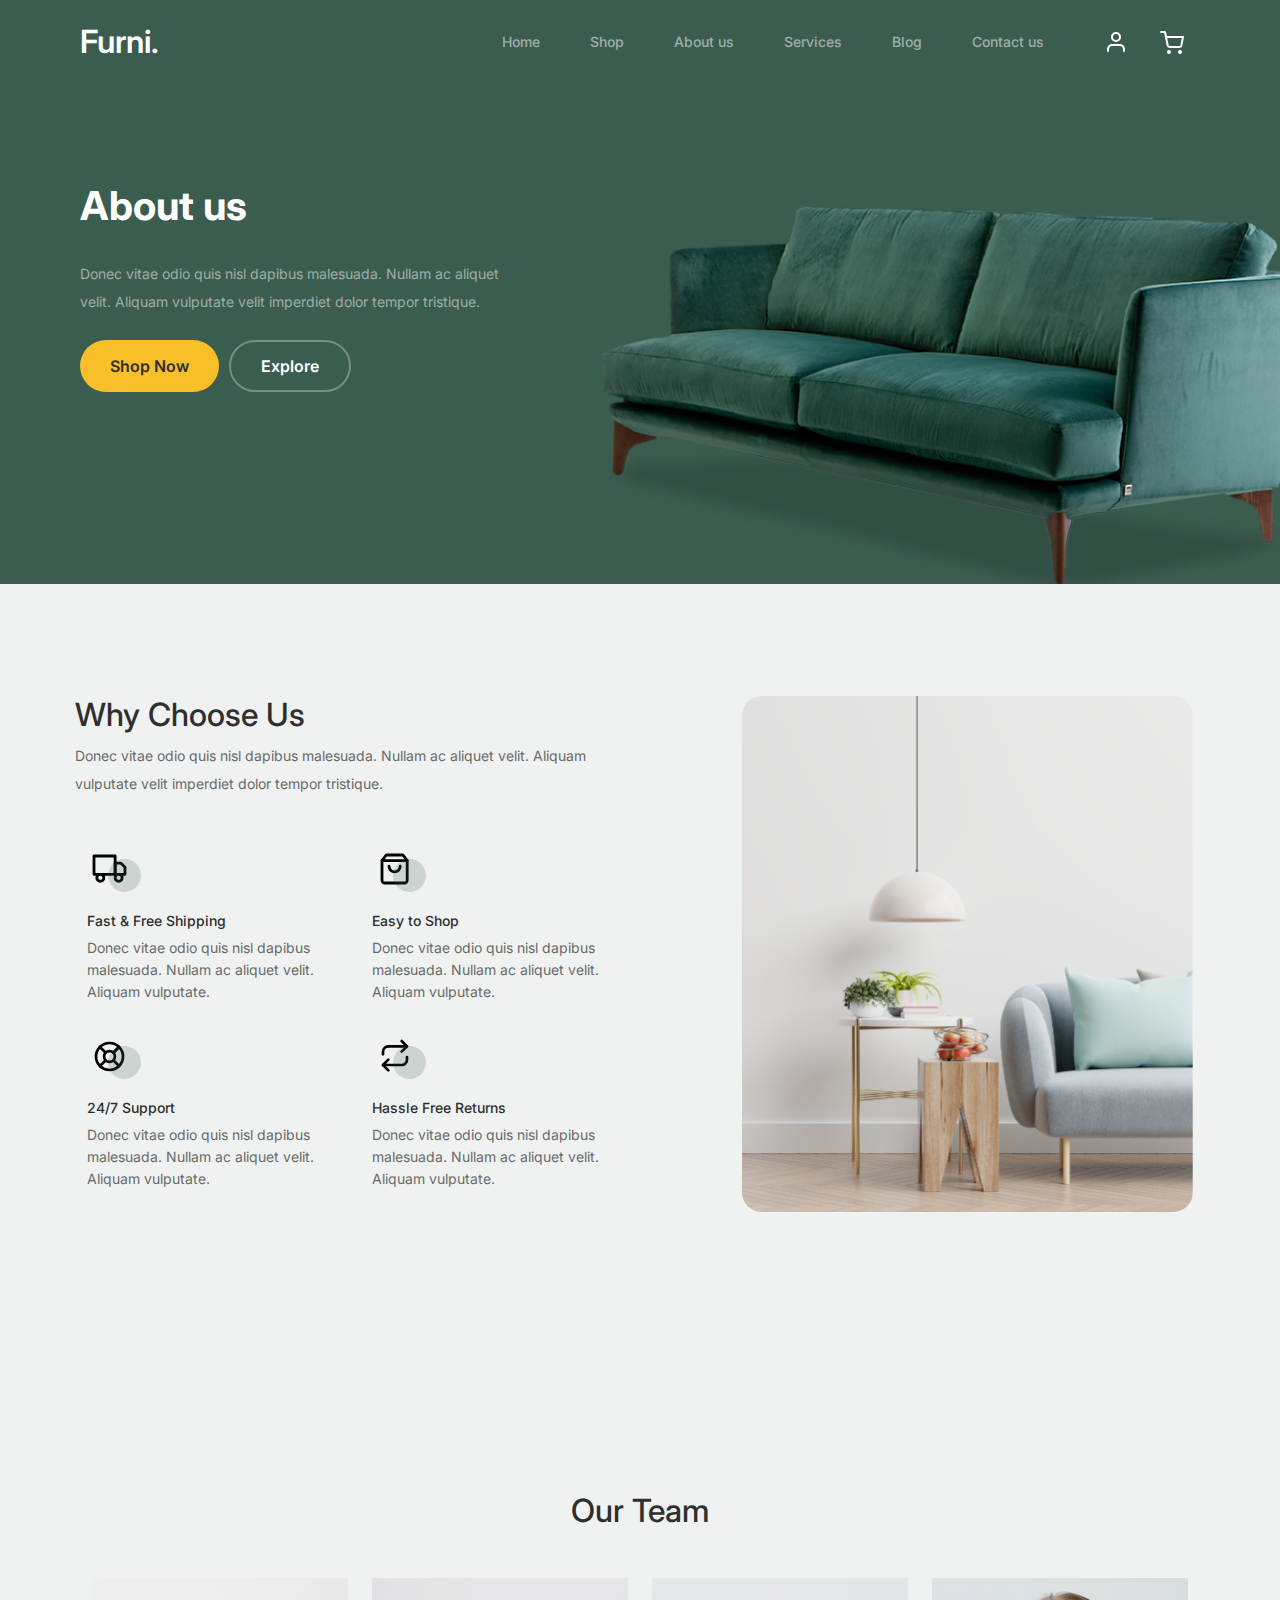
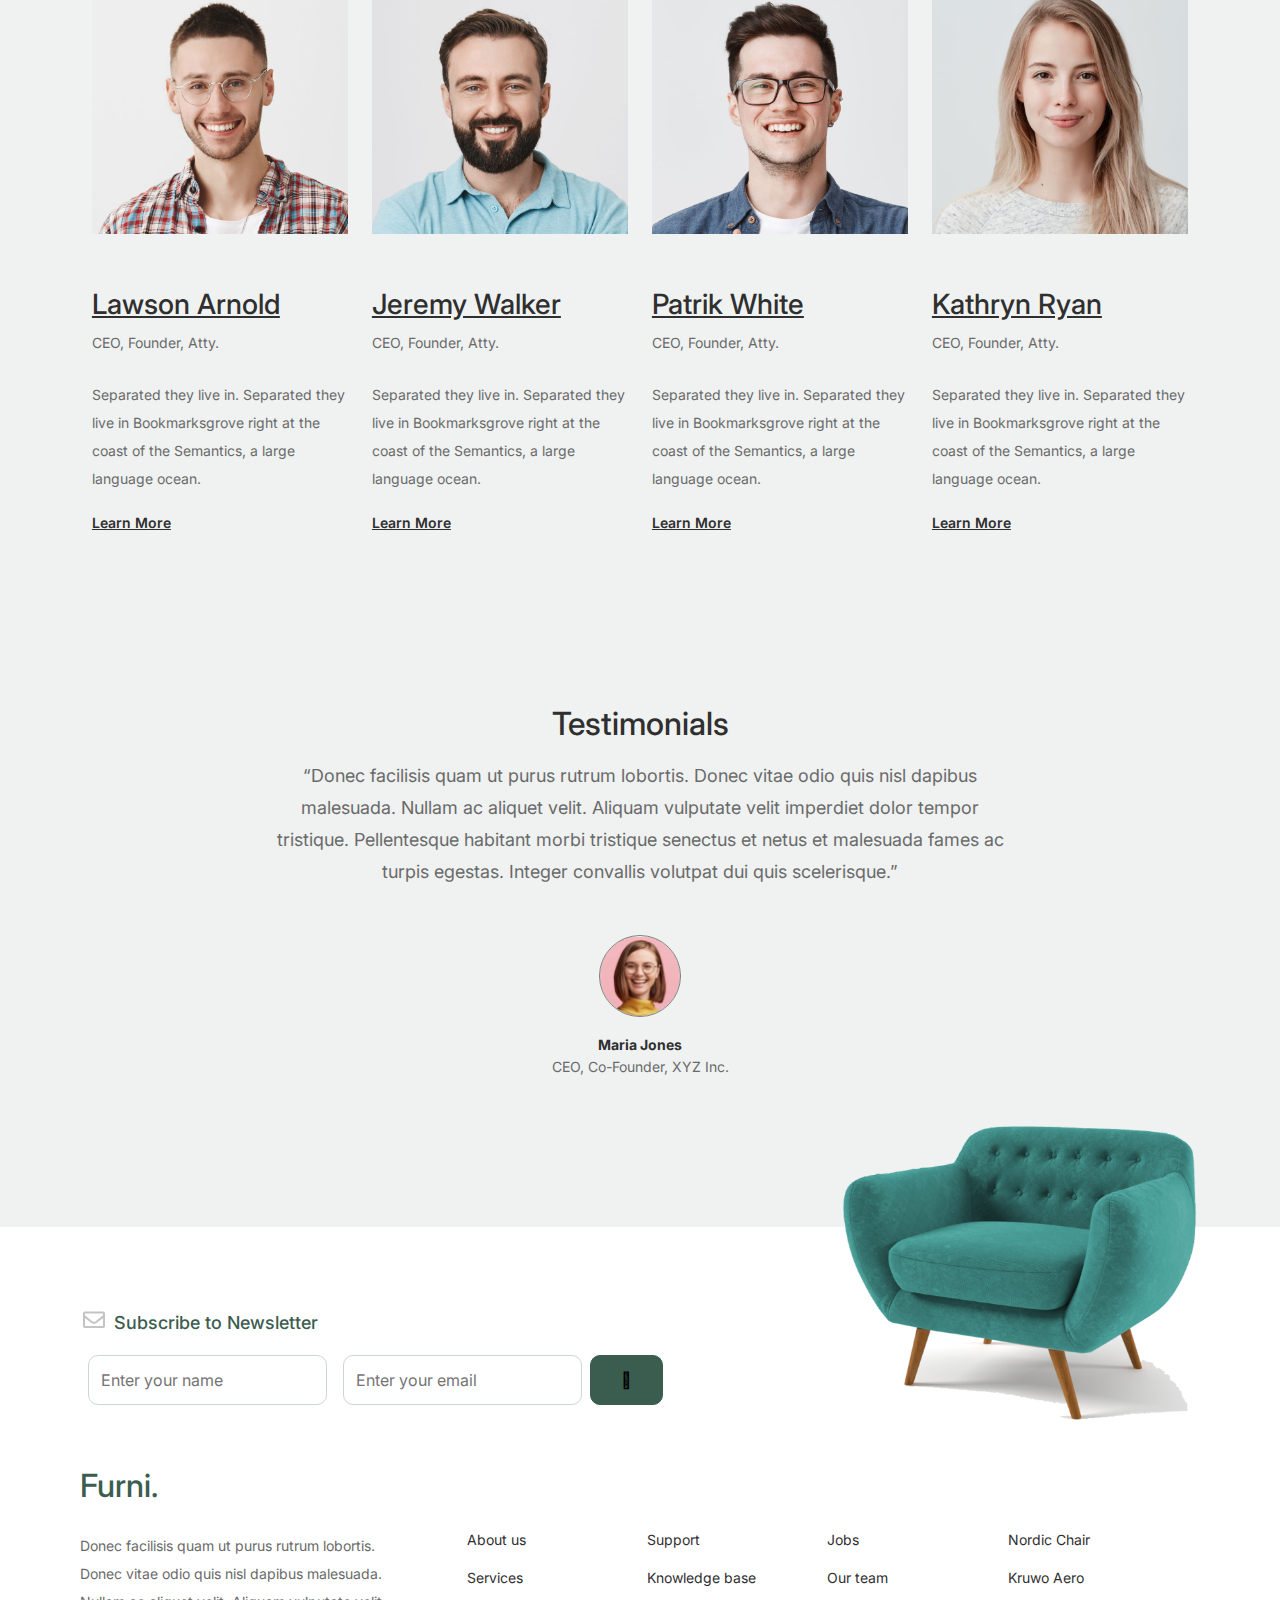
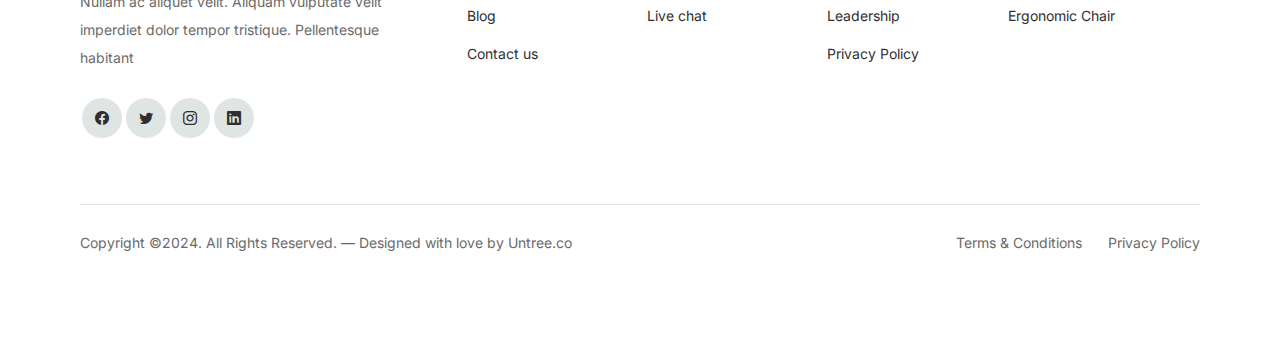
==== About_us.html @ d1c0ea6e "first push" ====
<!DOCTYPE html>
<html lang="en">
<head>
    <meta charset="UTF-8">
    <meta name="viewport" content="width=device-width, initial-scale=1.0">
    <title>About us</title>
    <link rel="stylesheet" href="./assets/styles/reset.css">
    <link rel="stylesheet" href="./assets/styles/base.css">
    <link rel="stylesheet" href="./assets/styles/component.css">
    <link rel="stylesheet" href="./assets/styles/fonts.css">
    <link rel="stylesheet" href="./assets/styles/responsiveness.css">
    <link rel="stylesheet" href="./assets/styles/active.css">
    <link rel="stylesheet" href="https://cdn.jsdelivr.net/npm/bootstrap-icons@1.11.3/font/bootstrap-icons.min.css">
</head>
<body>
    <!-- start of header -->
    <header>
        <section class="container">
            <nav>
                <div class="header_logo"><a href="#">Furni.</a></div>
                <div class="burger">
                    <svg xmlns="http://www.w3.org/2000/svg" width="30" height="35" fill="rgba(255, 255,255, 0.5)" class="bi bi-list" viewBox="0 -2 16 16">
                        <path fill-rule="evenodd" d="M2.5 12a.5.5 0 0 1 .5-.5h10a.5.5 0 0 1 0 1H3a.5.5 0 0 1-.5-.5m0-4a.5.5 0 0 1 .5-.5h10a.5.5 0 0 1 0 1H3a.5.5 0 0 1-.5-.5m0-4a.5.5 0 0 1 .5-.5h10a.5.5 0 0 1 0 1H3a.5.5 0 0 1-.5-.5"/>
                      </svg>
                </div>
                <div class="header_ul_container">
                    <ul class="header_ul header_primary_ul">
                        <li class="header_li"><a href="./index.html">Home</a></li>
                        <li class="header_li"><a href="#">Shop</a></li>
                        <li class="header_li"><a href="./About_us.html">About us</a></li>
                        <li class="header_li"><a href="./services.html">Services</a></li>
                        <li class="header_li"><a href="./blog.html">Blog</a></li>
                        <li class="header_li"><a href="./contact.html">Contact us</a></li>
                    </ul>
                    <ul class="header_ul header_secondary_ul">
                        <li class="header_li"><a href="#">
                            <img src="./assets/images/user.svg" alt="">
                        </a></li>
                        <li class="header_li"><a href="./cart.html">
                            <img src="./assets/images/cart.svg" alt="">
                        </a></li>
                    </ul>
                </div>
            </nav>
        </section>
    </header>
    <!-- end of header -->
    <!-- start of hero -->
    <section class="hero">
        <section class="container">
            <div class="hero_intro">
                <p class="banner">
                    About us
                </p>
                <p class="title">
                    Donec vitae odio quis nisl dapibus malesuada. Nullam ac aliquet velit. Aliquam vulputate velit
                    imperdiet dolor tempor tristique.
                </p>
                <div class="button_container">
                    <button class="shop"><a href="#">Shop Now</a></button>
                    <button class="explore"><a href="#">Explore</a></button>
                </div>
            </div>
            <div class="hero_image">
                <img src="./assets/images/couch.png" alt="">
            </div>
        </section>
    </section>
    <!-- end of hero section -->
    <!-- start of why_us -->
    <section class="why_us">
        <section class="container">
            <section class="why_us_description">
                <div>
                    <p class="section_title">
                        Why Choose Us
                    </p>
                    <p class="section_description">
                        Donec vitae odio quis nisl dapibus malesuada. Nullam ac aliquet velit. Aliquam vulputate velit
                        imperdiet dolor tempor tristique.
                    </p>
                </div>
                <section class="qualities">
                    <section class="our_qualities">
                        <section>
                            <div class="quality_image">
                                <img src="./assets/images/truck.svg" alt="">
                            </div>
                            <p class="quality_tile">
                                Fast & Free Shipping
                            </p>
                            <p class="quality_description">
                                Donec vitae odio quis nisl dapibus malesuada. Nullam ac aliquet velit. Aliquam
                                vulputate.
                            </p>
                        </section>
                    </section>
                    <section class="our_qualities">
                        <section>
                            <div class="quality_image">
                                <img src="./assets/images/bag.svg" alt="">
                            </div>
                            <p class="quality_tile">
                                Easy to Shop
                            </p>
                            <p class="quality_description">
                                Donec vitae odio quis nisl dapibus malesuada. Nullam ac aliquet velit. Aliquam
                                vulputate.
                            </p>
                        </section>
                    </section>
                    <section class="our_qualities">
                        <section>
                            <div class="quality_image">
                                <img src="./assets/images/support.svg" alt="">
                            </div>
                            <p class="quality_tile">
                                24/7 Support
                            </p>
                            <p class="quality_description">
                                Donec vitae odio quis nisl dapibus malesuada. Nullam ac aliquet velit. Aliquam
                                vulputate.
                            </p>
                        </section>
                    </section>
                    <section class="our_qualities">
                        <section>
                            <div class="quality_image">
                                <img src="./assets/images/return.svg" alt="">
                            </div>
                            <p class="quality_tile">
                                Hassle Free Returns
                            </p>
                            <p class="quality_description">
                                Donec vitae odio quis nisl dapibus malesuada. Nullam ac aliquet velit. Aliquam
                                vulputate.
                            </p>
                        </section>
                    </section>
                </section>
            </section>
            <div class="why_us_image">
                <img src="./assets/images/why-choose-us-img.jpg" alt="">
            </div>
        </section>
    </section>
    <!-- end of why-us -->
    <!-- start of our-team -->
    <section class="our_team">
        <section class="container">
            <div class="about_head">
                <p class="section_title">Our Team</p>
            </div>
            <section class="team_member">
                <div class="member_image">
                    <img src="./assets/images/person_1.jpg" alt="">
                </div>
                <section class="member_description">
                    <p class="member_name">Lawson Arnold</p>
                    <p class="member_status">CEO, Founder, Atty.</p>
                    <p class="member_about">
                        Separated they live in. Separated they live in Bookmarksgrove right at the coast of the Semantics, a large language ocean.
                    </p>
                    <p class="learn_more">Learn More</p>
                </section>
            </section>
            <section class="team_member">
                <div class="member_image">
                    <img src="./assets/images/person_2.jpg" alt="">
                </div>
                <section class="member_description">
                    <p class="member_name">Jeremy Walker</p>
                    <p class="member_status">CEO, Founder, Atty.</p>
                    <p class="member_about">
                        Separated they live in. Separated they live in Bookmarksgrove right at the coast of the Semantics, a large language ocean.
                    </p>
                    <p class="learn_more">Learn More</p>
                </section>
            </section>
            <section class="team_member">
                <div class="member_image">
                    <img src="./assets/images/person_3.jpg" alt="">
                </div>
                <section class="member_description">
                    <p class="member_name">Patrik White</p>
                    <p class="member_status">CEO, Founder, Atty.</p>
                    <p class="member_about">
                        Separated they live in. Separated they live in Bookmarksgrove right at the coast of the Semantics, a large language ocean.
                    </p>
                    <p class="learn_more">Learn More</p>
                </section>
            </section>
            <section class="team_member">
                <div class="member_image">
                    <img src="./assets/images/person_4.jpg" alt="">
                </div>
                <section class="member_description">
                    <p class="member_name">Kathryn Ryan</p>
                    <p class="member_status">CEO, Founder, Atty.</p>
                    <p class="member_about">
                        Separated they live in. Separated they live in Bookmarksgrove right at the coast of the Semantics, a large language ocean.
                    </p>
                    <p class="learn_more">Learn More</p>
                </section>
            </section>
        </section>
    </section>
    <!-- end of our-team -->
    <!-- start of testimonial -->
    <section class="testimonial">
        <section class="container">
            <p class="testimonial_head section_title">
                Testimonials
            </p>
            <section class="testimonial_slider">
                <section class="testimonial_block">
                    <p class="testimonial_text">
                        “Donec facilisis quam ut purus rutrum lobortis. Donec vitae odio quis nisl dapibus malesuada.
                        Nullam ac aliquet velit. Aliquam vulputate velit imperdiet dolor tempor tristique. Pellentesque
                        habitant morbi tristique senectus et netus et malesuada fames ac turpis egestas. Integer
                        convallis volutpat dui quis scelerisque.”
                    </p>
                    <div class="testimonial_author">
                        <img src="./assets/images/person-1.jpg" alt="">
                    </div>
                    <p class="author_name">
                        Maria Jones
                    </p>
                    <p class="author_status">
                        CEO, Co-Founder, XYZ Inc.
                    </p>
                </section>
            </section>
        </section>
    </section>
    <!-- end of testimonial -->
    <!-- start of footer -->
    <footer>
        <section class="container">
            <section class="subscribe">
                <p>
                    <span>
                        <img src="./assets/images/envelope-outline.svg" alt="">
                    </span>
                    Subscribe to Newsletter</p>
                <form action="">
                    <div class="footer_input">
                        <label for="name">
                            <input type="text" id="name" placeholder="Enter your name">
                        </label>
                    </div>
                    <div class="footer_input">
                        <label for="email">
                            <input type="email" id="email" placeholder="Enter your email">
                        </label>
                    </div>
                    <button class="send">
                        <span class="paper_plane">
                            
                        </span>
                    </button>
                </form>
            </section>
            <div class="sofa">
                <img src="./assets/images/sofa.png" alt="">
            </div>
            <section class="footer_mid">
                <section class="footer_description">
                    <p class="footer_logo">Furni.</p>
                    <p>
                        Donec facilisis quam ut purus rutrum lobortis. Donec vitae odio quis nisl dapibus malesuada.
                        Nullam ac aliquet velit. Aliquam vulputate velit imperdiet dolor tempor tristique. Pellentesque
                        habitant
                    </p>
                    <ul class="social_media">
                        <li><a href="#"><i class="bi bi-facebook"></i></a></li>
                        <li><a href="#"><i class="bi bi-twitter"></i></a></li>
                        <li><a href="#"><i class="bi bi-instagram"></i></a></li>
                        <li><a href="#"><i class="bi bi-linkedin"></i></a></li>
                    </ul>
                </section>
                <nav class="footer_nav">
                    <ul class="footer_ul">
                        <li class="footer_li">About us</li>
                        <li class="footer_li">Services</li>
                        <li class="footer_li">Blog</li>
                        <li class="footer_li">Contact us</li>
                    </ul>
                    <ul class="footer_ul">
                        <li class="footer_li">Support</li>
                        <li class="footer_li">Knowledge base</li>
                        <li class="footer_li">Live chat</li>
                    </ul>
                    <ul class="footer_ul">
                        <li class="footer_li">Jobs</li>
                        <li class="footer_li">Our team</li>
                        <li class="footer_li">Leadership</li>
                        <li class="footer_li">Privacy Policy</li>
                    </ul>
                    <ul class="footer_ul">
                        <li class="footer_li">Nordic Chair</li>
                        <li class="footer_li">Kruwo Aero</li>
                        <li class="footer_li">Ergonomic Chair</li>
                    </ul>
                </nav>
            </section>
            <section class="footer_bottom">
                <p class="copy">
                    Copyright ©2024. All Rights Reserved. — Designed with love by Untree.co
                </p>
                <ul class="footer_ul">
                    <li class="footer_li">Terms & Conditions</li>
                    <li class="footer_li">Privacy Policy</li>
                </ul>
            </section>
        </section>
    </footer>
</body>
</html>
---- assets/styles/base.css ----
/*
===============================================================================
 General styles
===============================================================================
*/

body {
    background-color: #eff2f1;
}

.container {
    display: flex;
    width: 90.23%;
    height: max-content;
    padding: 0 4.884px;
    margin: 0 auto;
}

/*
===============================================================================
 styling the Header
===============================================================================
*/

header {
    background-color: rgb(59, 93, 80);
    width: 100%;
    height: 84px;
    padding: 20px 0;
}

.header_logo {
    width: max-content;
}

.header_ul_container {
    display: flex;
    width: max-content;
}

.burger {
    display: none;
}

/*
===============================================================================
 styling the Hero section
===============================================================================
*/

.hero {
    position: relative;
    background-color: rgb(59, 93, 80);
    display: flex;
    width: 100%;
    height: 500px;
    padding: 98px 0 128px 0;
    overflow: hidden;
}

.hero_intro {
    width: 450px;
    height: 274px;
}

.button_container {
    display: flex;
    gap: 10px;
}

.hero_image {
    position: absolute;
    width: 800px;
    height: 560px;
    right: 0px;
    z-index: 2;
}

.hero_image img {
    position: absolute;
    width: 780px;
    height: 560px;
    top: -80px;
    right: -65px;
    z-index: 2;
}

.help_image img::after {
    content: "";
    position: absolute;
    width: 255px;
    height: 217px;
    background-image: url(../images/dots-light.svg);
    background-size: contain;
    background-repeat: no-repeat;
    right: 100px;
}

/*
===============================================================================
 styling the Products section
===============================================================================
*/

.products {
    width: 100%;
    height: 622px;
    padding: 112px 0;
}

.product_main {
    position: relative;
    width: 285px;
    height: 398px;
}

.product_item img {
    position: relative;
    top: 0px;
    transition: all 0.3s ease 0s;
}

.product_card::before {
    bottom: 0;
    left: 0;
    right: 0;
    position: absolute;
    content: "";
    height: 0%;
    z-index: -1;
    background-color: rgb(220, 229, 228);
    border-radius: 10px;
    transition: all 0.3s ease 0s;
    margin: 0 auto;
}

.product_card span {
    /* this code styles the cross that appears under the prudct card on hover effect */
    position: absolute;
    width: 36px;
    height: 36px;
    display: inline-block;
    bottom: 17px;
    left: 50%;
    transform: translateX(-50%);
    margin-bottom: -17.5px;
    opacity: 0;
    visibility: hidden;
    background-color: rgb(47, 47, 47);
    border-radius: 50%;
    transition: all 0.3s ease 0s;
}

.product_card .cross {
    position: absolute;
    top: 9px;
    left: 9px;
}

.product_item {
    width: 261px;
    height: 261px;
    margin: 0 auto;
    margin-bottom: 30px;
}



/*
===============================================================================
 styling the Why-us section
===============================================================================
*/

.why_us {
    width: 100%;
    height: auto;
    padding: 112px 0;
}

.why_us .container {
    width: 1140px;
    justify-content: space-between;
}

.why_us_description {
    width: 570px;
    height: 572px;
}

.qualities {
    width: 570px;
    height: 374px;
    margin: 48px 0;
    display: flex;
    flex-wrap: wrap;
    justify-content: space-between;
    align-content: center;
}

.our_qualities {
    width: 285px;
    height: 187px;
    padding: 0 12px;
    padding-bottom: 30px;
}

.quality_image {
    position: relative;
    width: 46px;
    height: 46px;
    margin-bottom: 20px;
}

.quality_image::before {
    content: "";
    width: 33px;
    height: 33px;
    position: absolute;
    background-color: rgba(59, 93, 80, 0.2);
    border-radius: 50%;
    right: -8px;
    bottom: 0;
}

.why_us_image {
    width: 475px;
    height: 516px;
    padding: 0 12px;
    border-radius: 20px;
}

.why_us_image img {
    position: relative;
    border-radius: inherit;
}

.why_us_image img::before {
    position: absolute;
    content: "";
    width: 255px;
    height: 217px;
    background: url(../images/dots-yellow.svg);
    background-repeat: no-repeat;
    background-size: contain;
    /* transform: translate(-40%, -40%); */
    z-index: -1;
    top: -100px;
}

/*
===============================================================================
 styling the Help page
===============================================================================
*/

.help {
    width: 100%;
    height: auto;
    padding: 112px 0;
}

.help_image_container {
    width: 665px;
    height: 612px;
    position: relative;
}

.help_image {
    border-radius: 20px;
}

.help_image img {
    border-radius: inherit;
}

#himg_1 {
    width: 433px;
    height: auto;
    position: absolute;
    z-index: 1;
}

#himg_2 {
    width: 194px;
    height: auto;
    position: absolute;
    right: 0;
}

#himg_3 {
    width: 334px;
    height: auto;
    position: absolute;
    bottom: 0;
    right: 0;
    z-index: 2;
}

.help_description {
    width: 475px;
    height: 612px;
    padding: 0 12px 0 48px;
}


/*
===============================================================================
 styling the Popular products section
===============================================================================
*/

.popular_products {
    width: 100%;
    height: max-content;
    margin-bottom: 112px;
}

.popular {
    display: flex;
    width: 33.3%;
    height: max-content;
    padding: 0 12px; 
}

.popular_image {
    width: 120px;
    height: 120px;
    margin-right: 10px;
    position: relative;
}

.popular_image::before {
    content: "";
    position: absolute;
    border-radius: 20px;
    background-color: #dce5e4;
    width: 98px;
    height: 98px;
    top: 50%;
    left: 50%;
    z-index: -1;
    transform: translate(-50%, -50%);
}

.popular_description {
    width: 226px;
    height: max-content;
    padding-top: 16px;
}

/*
===============================================================================
 styling the Testimonial section 
===============================================================================
*/

.testimonial {
    width: 100%;
    height: 570px;
    padding: 48px 0 112px 0;
}

.testimonial .container {
    flex-wrap: wrap;
}

.testimonial_head {
    width: 100%;
    height: 47px;
}

.testimonial_slider {
    width: 100%;
    height: 365px;
}

.testimonial_block {
  width: 759px;
  height: 335px;
  padding: 0 12px;
  margin: 0 auto;  
}

.testimonial_author {
    width: 80px;
    height: 80px;
    border-radius: 50%;
    margin: 0 auto;
    margin-bottom: 20px;
    outline: 1px solid gray;
}

.testimonial_author img {
    border-radius: inherit;
}

/*
===============================================================================
 styling the blog section
===============================================================================
*/

.blog {
    width: 100%;
    height: max-content;
    padding: 112px 0;
}

.blog .container {
    flex-wrap: wrap;
}

.blog_intro {
    width: 100%;
    height: 47px;
    display: flex;
    justify-content: space-between;
    margin-bottom: 48px;
}

.blog_content {
    display: flex;
    justify-content: space-between;
    flex-wrap: wrap;
    width: 100%;
    height: auto;
}

.post {
    display: inline-block;
    width: /*379px*/ 33.333333%;
    height: auto;
    padding: 0 12px;
}

.post_image {
    width: 100%;
    height: 245px;
    margin-bottom: 20px;
    border-radius: 20px;
}

.post_image img {
    height: 100%;
    border-radius: 20px;
    transition: all 0.4s ease 0s;
}

.post_content {
    padding: 0 10px;
}

/*
===============================================================================
 styling the Footer
===============================================================================
*/

footer {
    position: relative;
    background-color: white;
    width: 100%;
    height: auto;
    padding: 80px 0;
}

footer .container {
    flex-wrap: wrap;
}

.subscribe {
    display: inline-block;
    height: 165px;
}

.subscribe p {
    display: flex;
    align-items: center;
    gap: 6px;
}

.subscribe p img {
    display: inline-block;
}


.sofa {
    position: absolute;
    display: inline-block;
    width: 30%;
    height: 80px;
    right: 70px;
    top: -120px;
}

.footer_mid {
    display: flex;
    width: 100%;
    height: 332px;
}

.footer_description {
    width: 353px;
    padding-right: 45px;
}


.footer_bottom {
    display: flex;
    justify-content: space-between;
    align-items: center;
    gap: 10px;
    width: 100%;
    height: auto;
    padding-top: 24px;
    padding-bottom: 10px;
    border-top: 0.6px solid rgb(220, 229, 228);
}

/*
===============================================================================
 styling the "our-team" section
===============================================================================
*/

.our_team .container {
    flex-wrap: wrap;
}

.our_team {
    width: 100%;
    height: 877px;
    padding: 112px 0;
}

.about_head {
    width: 100%;
    text-align: center;
    margin-bottom: 48px;
}

.team_member {
    width: 280px;
    height: 559px;
    padding: 0 12px;
}

.member_image {
    width: 100%;
    height: 261px;
    margin-bottom: 48px;
}

/*
===============================================================================
 styling the services section
===============================================================================
*/

.services {
    flex-wrap: wrap;
}

.services .our_qualities {
    width: 275px;
    height: 186px;
    margin-bottom: 24px;
}

/*
===============================================================================
 styling the contact section
===============================================================================
*/

.contact .container {
    justify-content: center;
    align-items: center;
}

.contact_container {
    width: 760px;
    height: 567px;
    margin: 112px 12px;
}

.contact_info {
    display: flex;
    justify-content: space-between;
    width: 100%;
    height: 79px;
    margin-bottom: 48px;
    padding: 0 -12px;
}

.info {
    display: flex;
    width: 230px;
    height: 79px;
}

.icon {
    display: flex;
    justify-content: center;
    align-items: center;
    color: #fff;
    background-color: rgb(59, 93, 80);
    width: 50px;
    height: 50px;
    margin-bottom: 24px;
    margin-right: 20px;
    border-radius: 10px;
    flex-shrink: 0;
}
---- assets/styles/component.css ----
/*
===============================================================================
 styling the navigations 
===============================================================================
*/

nav {
    display: flex;
    justify-content: space-between;
}

/* styling the header navigations */

header nav {
    height: 44px;
    width: 100%;
}

/* styling the footer navigations */

.footer_nav {
    display: flex;
    justify-content: space-between;
    width: 68.7%;
    height: max-content;
    padding: 0 24px;
    margin-top: 42px;
}


/*
===============================================================================
 styling the list items 
===============================================================================
*/

ul {
    display: inline-block;
}

li {
    display: inline-block;
}

/* styling the header list items */

.header_primary_ul li {
    position: relative;
    padding: 8px;
    margin: 0 15px;
}

.header_primary_ul li::before {
/* this code designs the yellow like line that appears under the li on hover effect */
    content: "";
    position: absolute;
    bottom: 0;
    left: 8px;
    right: 8px;
    height: 5px;
    width: 0;
    opacity: 1;
    visibility: visible;
    background-color: rgb(249, 191, 41);
    transition: all 0.15s ease-out 0s; 
}


.header_secondary_ul {
    display: flex;
    justify-content: space-between;
    align-items: center;
    width: 93px;
    margin-left: 40px;
}

.header_secondary_ul li {
    width: 40px;
}

/* styling the help list items */

.help_li {
    width: 187px;
    margin-bottom: 12px;
    padding-left: 20px;
    position: relative;
}

.help_ul {
    margin: 24px 0;
}

.help_li:before {
    content: "";
    width: 8px;
    height: 8px;
    border-radius: 50%;
    border: 2px solid #3b5d50;
    position: absolute;
    left: 0;
    top: 7px;
}

/* stylin the footer list items */

.footer_mid .footer_ul {
    width: 187.99px;
    height: 158px;
    padding: 12px 12px;
}

.footer_mid li {
    display: block;
    width: 100%;
    margin-bottom: 10px;
}

.social_media {
    display: flex;
    width: 100%;
    height: 44px;
    margin-bottom: 16px;
}

.social_media li {
    display: flex;
    justify-content: center;
    align-items: center;
    width: 40px;
    height: 40px;
    margin: 2px;
    border-radius: 50%;
    background-color: #3b5d5029;
}

.footer_bottom ul {
    width: 244px;
    display: flex;
    justify-content: space-between;
}

/*
===============================================================================
 styling the buttons 
===============================================================================
*/

button {
    display: inline-block;
    padding: 12px 30px;
    border: none;
    border-radius: 50px;
}

/* styling the hero button */

.button_container {

    .shop {
      background-color: rgb(249, 191, 41);
      color: #2f2f2f;
    }
  
    .explore {
      background-color: transparent;
      color: #fff;
      border: 2px solid rgba(255, 255, 255, 0.3);
    }
  
}

/* styling the help button */

.help button {
    background-color: black;
    color: white;
}

/* styling the footer button */

footer .send {
    background-color: #3b5d50;
    padding: 12px 30px;  
    margin-top: 16px;
    border: 0.6px solid #3b5d50;
    border-radius: 10px;
}


footer .send::before {
    content: "\f1d8";
    width: 14px;
    height: 14px;
}

/* styling the contact button */

.s_message {
    color: #fff;
    background-color: black;
}

/*
===============================================================================
 styling the inputs
===============================================================================
*/

/* Styling the footer input */

.subscribe form {
    display: flex;
}


.footer_input {
    margin-top: 16px;
    padding: 0 8px;  
}

.footer_input input {
    width: 239px;
    height: 50px;
    padding: 6px 12px;
    border: 0.7px solid rgb(206, 212, 218);
    border-radius: 10px;
}

/* styling the contact form */

.contact form {
    width: 100%;
    height: 417px;
}

.contact .row {
    width: 100%;
    height: 78px;
    display: flex;
    gap: 80px;
}

.contact .row input {
    display: inline-block;
    width: 100%;
    width: 118%;
}

.form_control {
    height: 50px;
    border-radius: 10px;
    width: 100%;
    padding: 6px 12px;
    border: 0.6px solid rgb(206, 212, 218);
    color: #212529;
    background-color: #fff;
    background-clip: padding-box;
}

textarea {
    min-height: 150px;
    resize: none;
    margin-bottom: 48px;
}
---- assets/styles/fonts.css ----
@import url('https://fonts.googleapis.com/css2?family=Inter:wght@100..900&display=swap');


/*
===============================================================================
 General styles 
===============================================================================
*/

a {
  text-decoration: none;
}

.section_title {
  font-size: 32px;
  font-weight: 500;
  line-height: 38px;
  color: #2f2f2f;
}

.section_description {
  font-size: 14px;
  font-weight: 400;
  line-height: 28px;
  color: #6a6a6a;
}

button {
  font-size: 16px;
  font-weight: 600;
  line-height: 24px;
}


body {
  font-family: "Inter", sans-serif;
}

/*
===============================================================================
 styling the Header
===============================================================================
*/

.header_logo {
  font-size: 32px;
  font-weight: 600;
  line-height: 44px;
  color: #fff;
}

header ul {
  font-size: 14px;
  line-height: 28px;
  font-weight: 500;
  color: rgba(255, 255, 255, 0.5);
}

/*
===============================================================================
 styling the Hero section
===============================================================================
*/

.banner {
  font-size: 40px;
  font-weight: 700;
  line-height: 48px;
  color: #fff;
  margin-bottom: 30px;
}

.title {
  font-size: 14px;
  font-weight: 400;
  line-height: 28px;
  color: rgba(255, 255, 255, 0.5);
  margin-bottom: 24px;
}

/*
===============================================================================
 styling the Product section 
===============================================================================
*/

.products .section_title {
  margin-bottom: 24px;
}

.products .section_description {
  margin-bottom: 24px;
}

.products button {
  background-color: #000;
  color: #fff;
}

.product_name{
  font-size: 16px;
  font-weight: 600;
  line-height: 19px;
  color: #2f2f2f;
  text-align: center;
  margin-bottom: 8px;
}

.product_price {
  font-size: 18px;
  font-weight: 800;
  line-height: 28px;
  color: #2f2f2f;
  text-align: center;
}

/*
===============================================================================
 styling the Why-us section
===============================================================================
*/

.why_us .section_title {
  margin-bottom: 8px;
}

.why_us .section_description {
  margin-bottom: 16px; 
}

.quality_tile {
  font-size: 14px;
  font-weight: 500;
  line-height: 17px;
  color: #2f2f2f;
  margin-bottom: 8px;
}

.quality_description {
  font-size: 14px;
  font-weight: 400px;
  line-height: 22px;
  color: #6a6a6a;
}

/*
===============================================================================
 styling the Help section
===============================================================================
*/

.help .section_title {
  margin-bottom: 24px;
}

.help_li {
  font-size: 14px;
  font-weight: 400;
  line-height: 21px;
  color: #6a6a6a;
}

/*
===============================================================================
 styling the Popular product section
===============================================================================
*/

.popular_product_name {
  font-size: 14px;
  font-weight: 700;
  line-height: 17px;
  color: #2f2f2f;
  margin-bottom: 8px;
}

.popular_product_description {
  font-size: 14px;
  font-weight: 400;
  line-height: 20px;
  color: #6a6a6a;
  margin-bottom: 10px;
}

.read {
  font-size: 14px;
  font-weight: 400;
  line-height: 20px;
  color: #2f2f2f;
  margin-bottom: 10px;
}

/*
===============================================================================
 styling the Testimonial 
===============================================================================
*/

.testimonial .section_title {
  margin-bottom: 8px;
  text-align: center;
}

.testimonial_text {
  font-size: 18px;
  font-weight: 400;
  line-height: 32px;
  color: #6a6a6a;
  text-align: center;
  margin-bottom: 48px;
}

.author_name {
  font-size: 14px;
  font-weight: 700;
  line-height: 17px;
  color: #2f2f2f;
  text-align: center;
}

.author_status {
  font-size: 14px;
  font-weight: 400;
  line-height: 28px;
  color: #6a6a6a;
  text-align: center;
  margin-bottom: 16px;
}

/*
===============================================================================
 styling the Blog section
===============================================================================
*/

.blog_title {
  font-size: 32px;
  font-weight: 500;
  line-height: 38px;
  color: #2f2f2f;
}

.view_post {
  font-size: 14px;
  font-weight: 600;
  line-height: 28px;
  color: #2f2f2f;
  text-decoration: underline;
}

.post_title {
  font-size: 16px;
  font-weight: 600;
  line-height: 19px;
  color: #2f2f2f;
  margin-bottom: 7px;
}

.post_content p:last-of-type {
  font-size: 14px;
  font-weight: 400;
  line-height: 28px;
  color: #6a6a6a;
}

.post_author,
.post_date {
  font-size: 14px;
  font-weight: 600;
  line-height: 28px;
  color: #2f2f2f;
}

/*
===============================================================================
 styling the Footer 
===============================================================================
*/

.footer_input input {
  font-size: 16px;
  font-weight: 400;
  line-height: 24px;
  color: rgb(33, 37, 41);
}

.subscribe p {
  font-size: 18px;
  font-weight: 500;
  line-height: 22px;
  color: #3b5d50;
}

.footer_logo {
  font-size: 32px;
  font-weight: 500;
  line-height: 28px;
  color: #3b5d50;
  margin-bottom: 32px;
}

.footer_description {
  font-size: 14px;
  font-weight: 400;
  line-height: 28px;
  color: #6a6a6a;
}

.footer_description p:nth-of-type(2) {
  margin-bottom: 24px;
}

.footer_mid li {
  font-size: 14px;
  font-weight: 400;
  line-height: 28px;
  color: #2f2f2f;
}

.footer_bottom {
  font-size: 14px;
  font-weight: 400;
  line-height: 28px;
  color: #6a6a6a;
}

/*
===============================================================================
 styling the "our-team" section
===============================================================================
*/

.member_name {
  font-size: 28px;
  font-weight: 500;
  line-height: 34px;
  color: #2f2f2f;
  text-decoration: underline;
  margin-bottom: 8px;
}

.member_status {
  font-size: 14px;
  font-weight: 400;
  line-height: 28px;
  color: #6a6a6a;
  margin-bottom: 24px;
}

.member_about {
  font-size: 14px;
  font-weight: 400;
  line-height: 28px;
  color: #6a6a6a;
  margin-bottom: 16px;
}

.learn_more {
  font-size: 14px;
  font-weight: 600;
  line-height: 28px;
  color: #2f2f2f;
  text-decoration: underline;
}

/* styling the contact section */

.info_description {
  display: flex;
  align-items: center;
  font-size: 14px;
  line-height: 21px;
  font-weight: 400;
  color: #6a6a6a;
  margin-bottom: 16px;
}

/* styling the labels */

label {
  font-size: 14px;
  font-weight: 400;
  line-height: 28px;
  color: #000;
}
---- assets/styles/responsiveness.css ----
/*
===============================================================================
 screen width for screens greater than 1200px
===============================================================================
*/

@media only screen and (min-width: 1200px) {
    
    .container {
        width: 1130px;
    }

}

/*
===============================================================================
 screen width for screens less than 1200px
===============================================================================
*/

@media only screen and (max-width: 1200px) {

    .container {
        width: 960px;
    }

    /* styling the hero */

    .hero_intro {
        width: 380px;
        height: auto;
    }

    .hero_image img {
        width: 595.5px;
        right: -20px;
    }

    /* styling the  products section*/

    .product_main {
        width: 240px;
        height: auto;
    }

    .product_item {
        width: 100%;
        height: auto;
    }

    /* styling the why-us section */

    .why_us_description {
        width: 480px;
        height: auto;
    }

    .qualities {
        width: 100%;
        height: auto;
    }

    .our_qualities {
        width: 240px;
        height: auto;
    }

    .why_us .container {
        width: 960px;
    }

    .why_us_image {
        width: 376px;
        height: 431px;
    }

    /* styling the help section */

    .help_image_container {
        width: 560px;
        height: 527.63px;
    }

    .help_description {
        height: max-content;
    }

    #himg_1 {
        width: 320px;
    }

    #himg_2 {
        width: 165px;
    }

    #himg_3 {
        width: 280px;
    }

    /* styling the popular product section  */

    .popular_image {
        height: auto;
    }

    .popular_image::before {
        width: 80px;
        height: 80px;
        top: 55px;
    } 

    /* styling the blog section */

}

/*
===============================================================================
 screen width for screens greater than 992px
===============================================================================
*/

@media only screen and (max-width: 992px) {

    .container {
        flex-wrap: wrap;
        width: 724px;
        margin: 0 auto;
        padding: 0 12px;
    }

    .section_title {
        font-size: 30px;
        line-height: 36px;
    }

    /* styling the header */

    .banner {
        font-size: 37px;
        line-height: 44px;
    }

    .header_primary_ul li {
        margin: 0;
    }

    /* styling the hero */

    .hero {
        height: 880px;
    }

    .hero_intro {
        width: 100%;
    }

    .hero_image {
        left: 48px;
        bottom: -50px;
    }

    .hero_image img {
        position: absolute;
        width: 780px;
        height: 559.95px;
        left: 0px;
    }

    /* styling the product section */

    .products {
        height: auto;
    }

    .product_main {
        width: 33.33%;
        padding: 0 12px;
    }

    .product_intro {
        width: 100%;
        padding: 0;
        margin-bottom: 48px;
    }

    /* styling the why_us section */

    .why_us .container {
        width: 724px;
    }

    .why_us_description {
        width: 100%;
        margin-bottom: 48px;
    }

    .our_qualities {
        width: 350px;
        height: 164.79px;
    }

    .why_us_image {
        width: 596px;
        height: auto;
    }

    /* styling the help section */

    .help .section_title {
        margin-top: 24px;
    }

    .help_image_container {
        height: 666px;
        width: 100%;
        margin-bottom: 48px;
    }

    #himg_1 {
        width: 464px;
    }

    #himg_2 {
        width: 216px;
    }

    #himg_3 {
        width: 360px;
    }

    .help_description {
        width: 100%;
        padding: 0;
    }

    .help_ul {
        margin: 24px 0;
    }

    .help_li {
        width: 330px;
        margin-bottom: 12px;
    }

    /* styling the popular product section */

    .popular {
        width: 350px;
        margin-bottom: 24px;
    }

    /* styling the testimonial section */

    .testimonial_block {
        width: 100%;
        height: auto;
        padding: 0;
    }

    /* styling the blog section */ 


    .post {
        width: 233px;
        height: auto;
    }

    .post_image {
        height: 149px;
    }

    /* styling the footer */

    footer {
        padding-top: 170px;
        padding-bottom: 130px;
    }

    .subscribe {
        height: 140px;
    }

    .sofa {
        width: 380px;
        height: 330px;
        right: 130px;
    }

    .footer_mid {
        flex-wrap: wrap;
        height: auto;
        margin-top: 48px;
    }

    .footer_description p:last-of-type {
        margin-bottom: 34px;
    }

    .footer_nav {
        padding: 0;
        width: 100%;
        margin-bottom: 16px;
    }

    .footer_nav ul:first-of-type {
        padding-left: 0;
    }
    
    .footer_description {
        width: 100%;
    }

    .footer_bottom {
        flex-wrap: wrap;
        justify-content: center;
    }

    .copy {
        text-align: center;
        width: 100%;
    }

}

/*
===============================================================================
 screen width for screens greater than 767px
===============================================================================
*/

@media only screen and (max-width: 767px) {

    .container {
        width: 540px;
    }

    /* styling the header */

    header {
        height: 74px;
        overflow: hidden;
    }

    .burger {
        display: inline-block;
    }

    header nav {
        width: 540px;
        height: auto;
        flex-wrap: wrap;
    }

    .header_ul_container {
        width: 100%;
        flex-direction: column;
        margin-top: 20px;
    }

    .header_primary_ul {
        width: 100%;
        display: block;
    }

    .header_primary_ul li {
        display: block;
    }

    .header_secondary_ul {
        padding: 10px 0;
        margin: 0;
    }

    /* styling the hero */

    .hero {
        padding-top: 50px;
    }

    .hero_image {
        top: 400px;
    }

    /* styling the product section */

    .product_main {
        width: 100%;
        margin-bottom: 70px;
    }

    /* styling the why=us section */

    .why_us .container {
        width: 540px;
    }

    .our_qualities {
        width: 258px;
        margin-bottom: 30px;
    }

    .why_us_image {
        width: 500px;
    }

    /* styling the help section */

    .help_image_container {
        height: 492px;
    }

    #himg_1 {
        width: 342px;
    }

    #himg_2 {
        width: 152px;
    }

    #himg_3 {
        width: 267px;
    }

    .help_li {
        width: 238px;
    }

    /* styling the popular product section */

    .popular {
        width: 100%;
    }

    .popular_description {
        width: 386px;
    }

    /* styling the testimonial section */

    .testimonial_slider {
        height: auto;
    }

    /* styling the blog section */

    .blog {
        height: auto;
        padding-bottom: 200px;
    }

    .blog_intro {
        flex-direction: column;
    }

    .blog_content {
        flex-wrap: wrap;
        justify-content: unset;
        gap: 5px;
        row-gap: 30px;
    }

    /* styling the footer */

    .subscribe {
        height: auto;
    }

    .subscribe form {
        flex-wrap: wrap;
        height: 150px;
    }

    .footer_nav {
        display: flex;
        flex-wrap: wrap;
        row-gap: 30px;
    }

    .footer_mid .footer_ul:first-of-type {
        padding-left: 12px;
    }

    .footer_mid .footer_ul {
        width: 250px;
    }

}

/*
===============================================================================
 screen width for screens greater than 575px
===============================================================================
*/

@media only screen and (max-width: 575px) {

    .container {
        width: 100%;
        margin: 0;
    }

    .section_title {
        font-size: 26px;
        list-style: 31px;
    }

    /* styling the header */

    .header_logo {
        line-height: 28px;
    }

    /* styling the hero */

    .hero {
        height: 800px;
    }

    .banner {
        font-size: 31px;
        line-height: 37px;
    }


    .hero_image {
        left: 0%;
    }

    .hero_image img {
        width: 780px;
        aspect-ratio: 39/28;
        right: -2.5%;
    }

    /* styling the why-us section  */

    .why_us .container {
        width: 100%;
        margin: 0;
    }

    .our_qualities {
        width: 50%;
        height: auto;
    }

    /* styling the help section */

    #himg_1 {
        width: 68%;
    } 

    #himg_2 {
        width: 28%;
    }

    #himg_3 {
        top: 150px;
        width: 50%;
        height: max-content;
    }

    .help_description {
        position: relative;
    }

    /* styling the blog section */

    .post {
        width: 100%;
        height: auto;
    }

    .post_image {
        width: 100%;
        height: 80%;
    }

    .post_image img {
        width: 100%;
        height: 100%;
    }

    /* styling the footer */

    .sofa {
        right: 0;
    }

}
---- assets/styles/active.css ----
/* this file contains the css for elements on the active, hover or fucus state */

.header_primary_ul li:hover {
    color: white;
}

.header_primary_ul li:hover::before,
.header_primary_ul li.active::before {
    /* this code makes the yellow-like line appear under the li on hover effect */
    width: calc(100% - 16px);
}

.hero .explore:hover {
    /* this code gives a white border to the explore button in the hero an hover effect */
    border-color: #fff;
}

.product_card:hover .product_item img {
    /* this code makes the image on the product section moves upward by 25px on hover effect */
    top: -25px;
}

.product_card:hover::before {
    width: 90%;
    height: 70%;
}

.product_card:hover a span {
    /* this code makes the cross in the product card appear on hover effect */
    visibility: visible;
    position: absolute;
    opacity: 1;
    bottom: -1px;
}

.post:hover .post_image img {
    opacity: 0.6;
}

.footer_nav li:hover,
.footer_bottom ul li:hover {
    color: rgba(47,47,47,0.5);
    transition: all 0.3s ease 0s;
}

/* this two rule set change the color and background of the social media icons on hiver effect */

.social_media li:hover  {    
    background-color: rgb(59, 93, 80);
}

.social_media li:hover i::before {
    color: white !important;
}

.view_post:hover {
    /* this code remouves the line on the view post on hover effect */
    text-decoration: none;
}
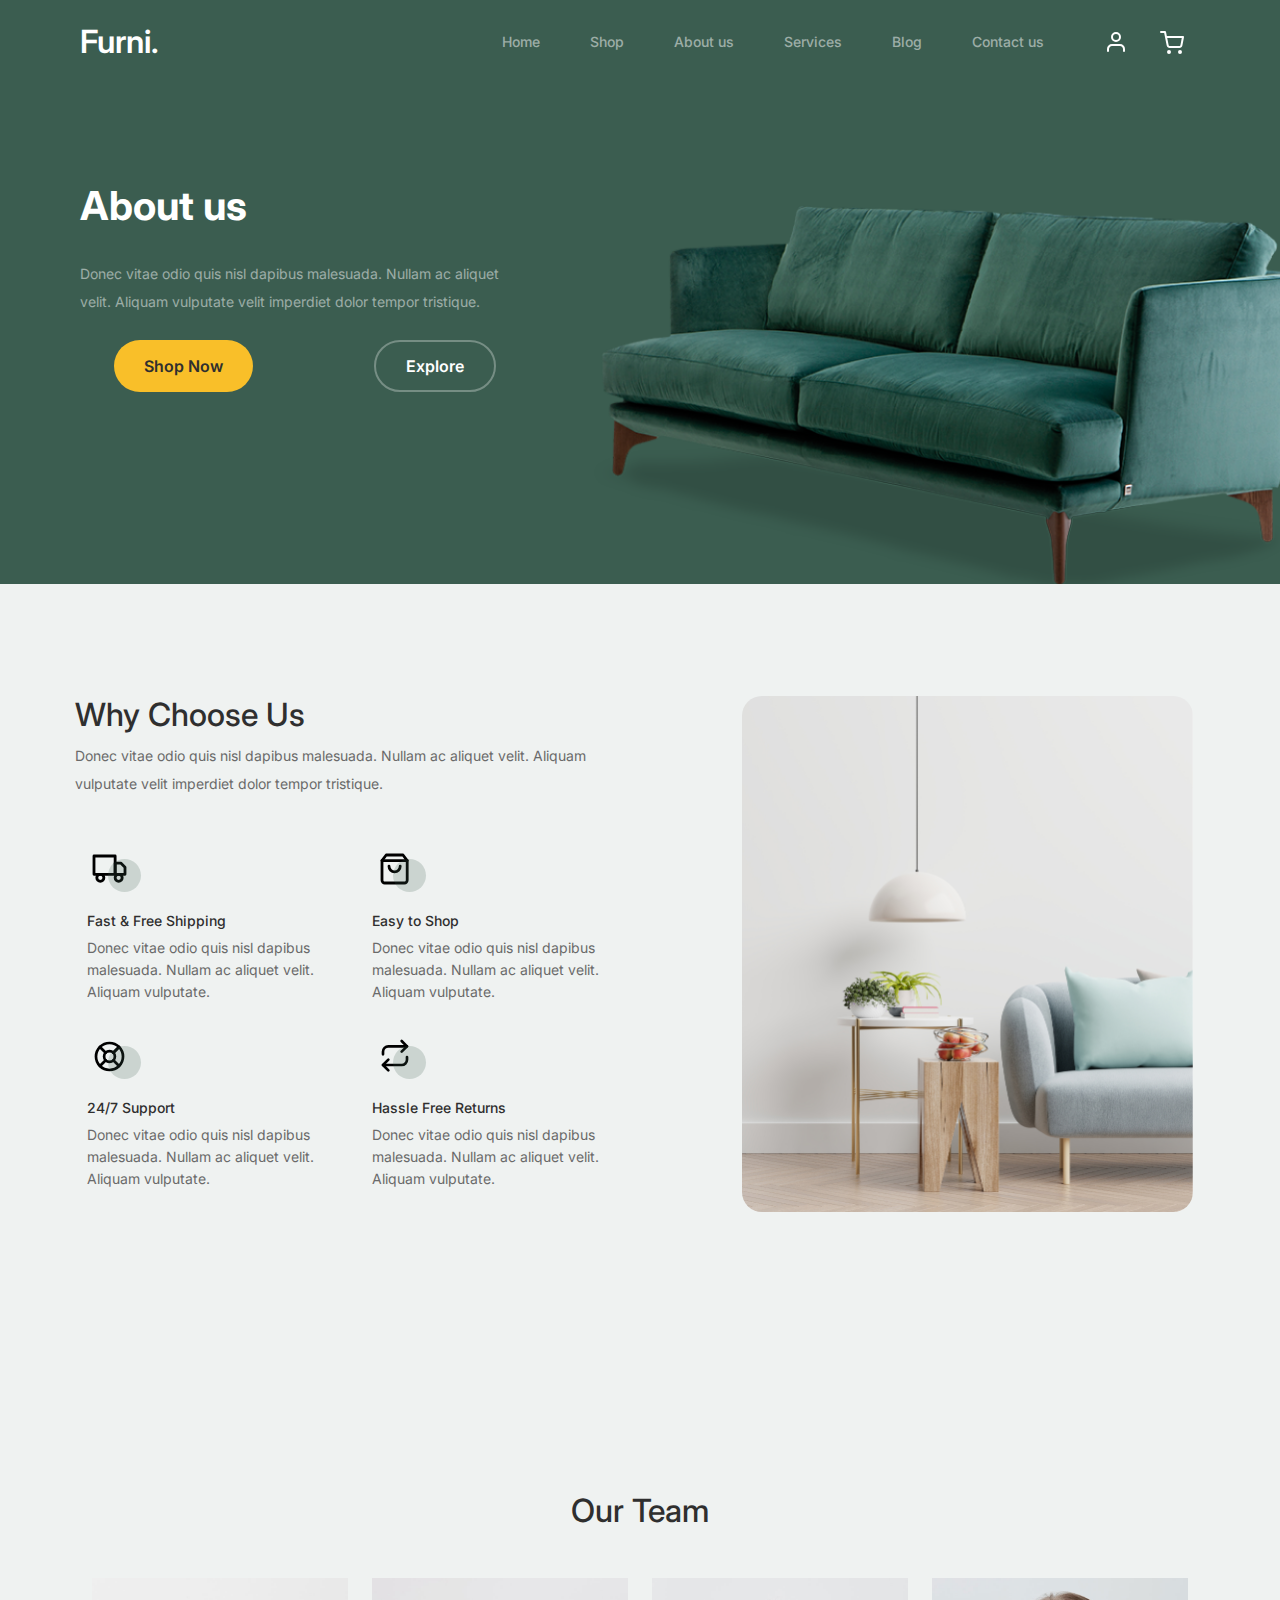
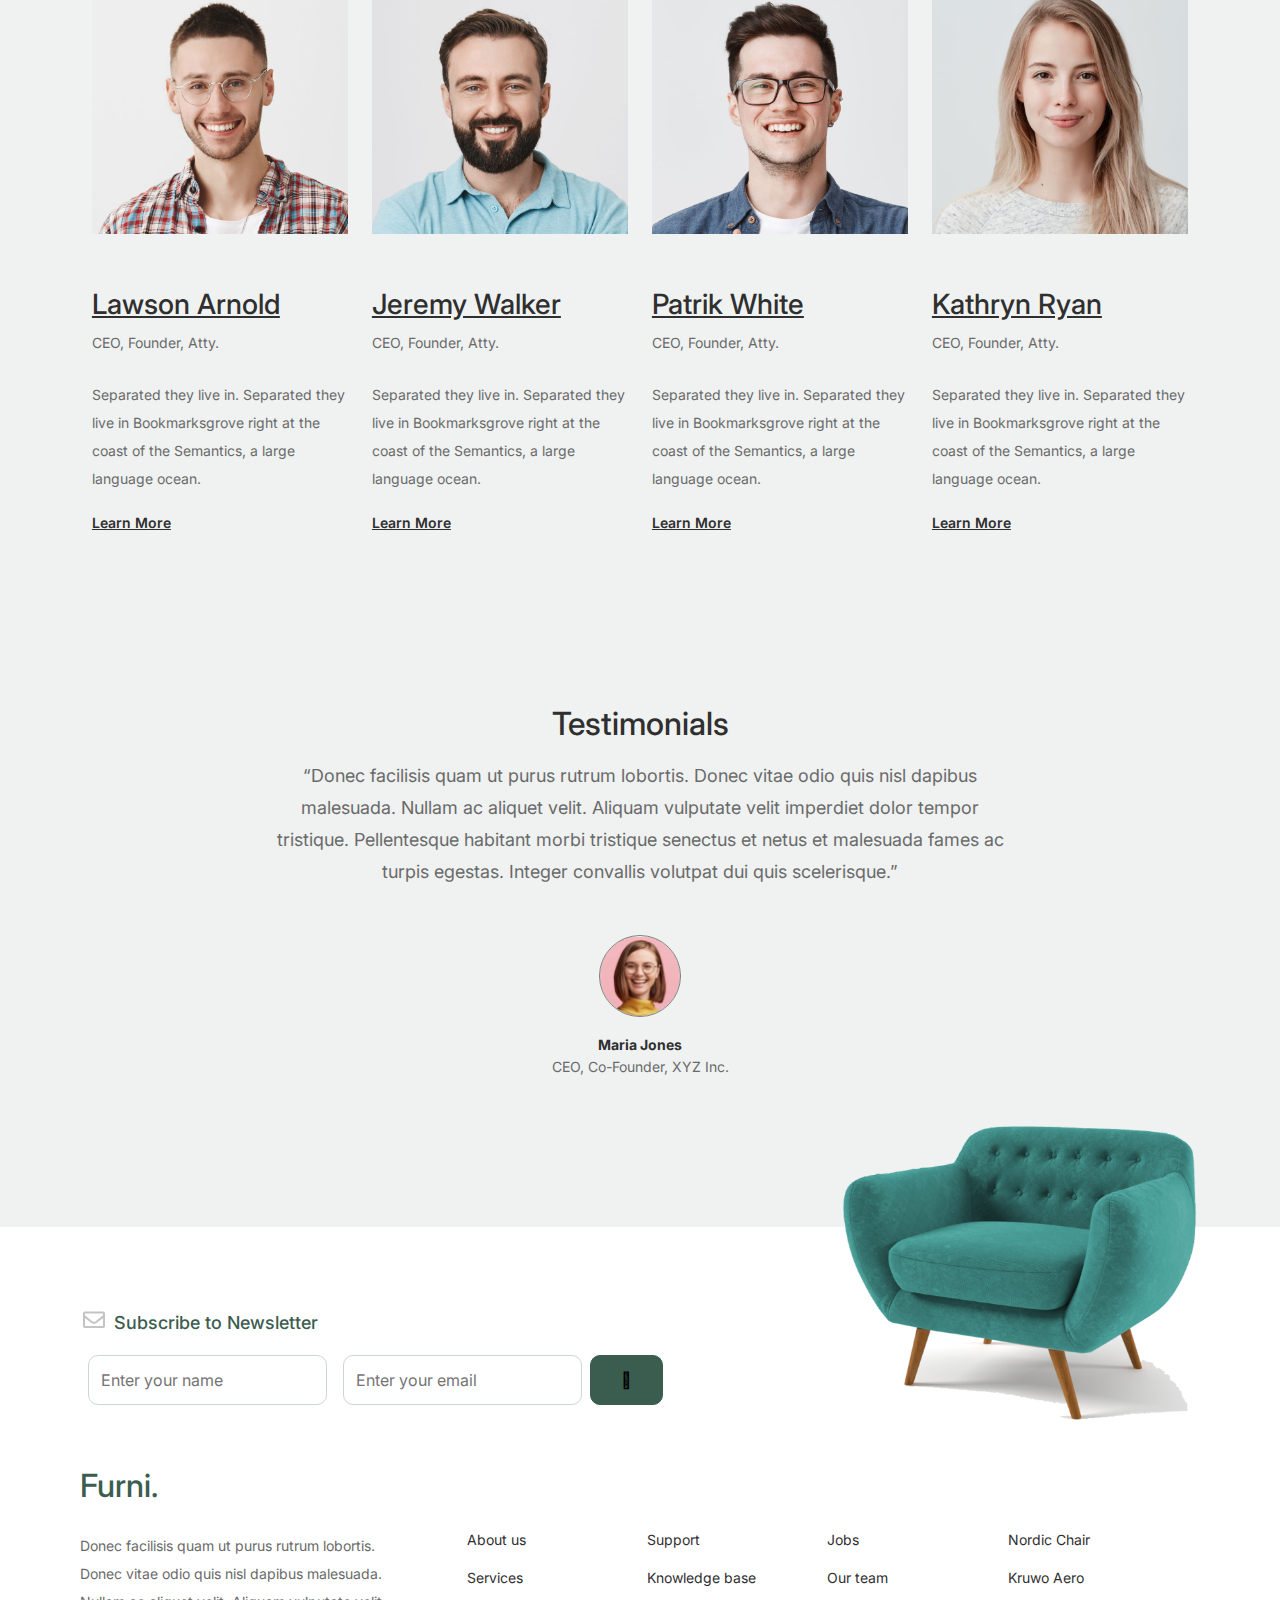
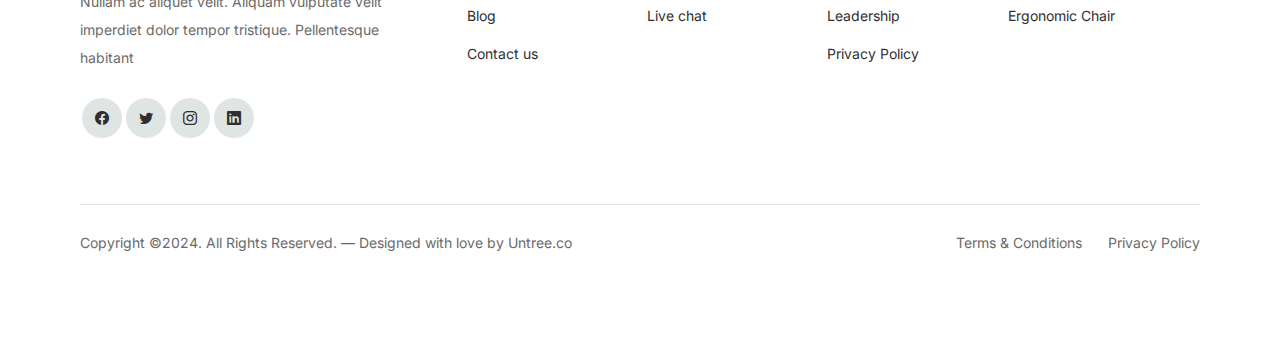
==== commit 0593138d: "adding content to the cart and creating the shop page" ====
--- a/About_us.html
+++ b/About_us.html
@@ -10,6 +10,7 @@
     <link rel="stylesheet" href="./assets/styles/fonts.css">
     <link rel="stylesheet" href="./assets/styles/responsiveness.css">
     <link rel="stylesheet" href="./assets/styles/active.css">
+    <link rel="shortcut icon" href="./assets/images/favicon.png ">
     <link rel="stylesheet" href="https://cdn.jsdelivr.net/npm/bootstrap-icons@1.11.3/font/bootstrap-icons.min.css">
 </head>
 <body>
@@ -26,7 +27,7 @@
                 <div class="header_ul_container">
                     <ul class="header_ul header_primary_ul">
                         <li class="header_li"><a href="./index.html">Home</a></li>
-                        <li class="header_li"><a href="#">Shop</a></li>
+                        <li class="header_li"><a href="./shop.html">Shop</a></li>
                         <li class="header_li"><a href="./About_us.html">About us</a></li>
                         <li class="header_li"><a href="./services.html">Services</a></li>
                         <li class="header_li"><a href="./blog.html">Blog</a></li>
--- a/assets/styles/base.css
+++ b/assets/styles/base.css
@@ -614,4 +614,71 @@
     margin-right: 20px;
     border-radius: 10px;
     flex-shrink: 0;
+}
+
+/*
+===============================================================================
+ styling the cart section
+===============================================================================
+*/
+
+.cart {
+    padding-top: 112px;
+    padding-bottom: 192px;
+}
+
+.cart_container {
+    width: 100%;
+}
+
+.cart .row {
+    display: flex;
+    flex-wrap: wrap;
+}
+
+.coupon {
+    width: 60%;
+    padding: 0 12px;
+}
+
+.coupon div:last-of-type {
+    margin-top: 20px;
+}
+
+.button_container {
+    width: 85%;
+    margin: 0 auto;
+    display: flex;
+    justify-content: space-between;
+    margin-bottom: 47px;
+}
+
+.cart_total {
+    width: 40%;
+    padding: 0 12px;
+}
+
+.cart_total_heading {
+    border-bottom: 0.6px solid #dee2e6;
+}
+
+.cart_check {
+    display: flex;
+    justify-content: space-between ;
+    width: 60%;
+    margin: 10px 0;
+    margin-left: 30px;
+}
+
+/* styling the shop container */
+
+.shop_container {
+    justify-content: space-between;
+    width: 95% !important;
+    flex-wrap: wrap;
+}
+
+.shop_container .product_card {
+    margin-bottom: 48px;
+    padding: 0 12px;
 }--- a/assets/styles/component.css
+++ b/assets/styles/component.css
@@ -201,6 +201,14 @@
     background-color: black;
 }
 
+/* styling the buttons in the cart page */
+
+.cart_btn {
+    color: #fff;
+    background-color: #000;
+
+}
+
 /*
 ===============================================================================
  styling the inputs
@@ -262,4 +270,77 @@
     min-height: 150px;
     resize: none;
     margin-bottom: 48px;
+}
+
+/* styling the cart input */
+
+.coupon input {
+    width: 67%;
+    margin-right: 15px;
+}
+
+/*
+===============================================================================
+ styling the cart table
+===============================================================================
+*/
+
+.table {
+    width: 100%;
+    margin-bottom: 48px;
+    vertical-align: top;
+    border-color: #dee2e6;
+    color: #212529;
+    caption-side: bottom;
+    border-collapse: collapse;
+}
+
+.table > thead {
+    width: 100%;
+    height: 89px;
+    vertical-align: bottom;
+}
+
+.table thead th {
+    padding: 30px;
+    text-align: center;
+    border-width: 0px;
+    vertical-align: middle;
+    color: rgba(0, 0, 0, 0.8);
+    font-size: 18px;
+    font-weight: bold;
+    display: table-cell;
+}
+
+.table tr .product_image {
+    width: 200px;
+}
+
+.table tbody {
+    border-top: 2px solid currentColor;
+}
+
+tbody tr {
+    border-bottom: 0.6px solid rgb(222, 226, 230);
+}
+
+.table tbody td {
+    padding: 20px !important;
+    text-align: center;
+    vertical-align: middle;
+    color: rgba(0, 0, 0, 0.8);
+}
+
+.product_image img {
+    max-width: 100%;
+}
+
+.quantity div {
+    display: inline-block;
+    padding: 10px 20px;
+}
+
+.quantity input {
+    width: 70px;
+    height: 40px;
 }--- a/assets/styles/fonts.css
+++ b/assets/styles/fonts.css
@@ -1,5 +1,4 @@
-@import url('https://fonts.googleapis.com/css2?family=Inter:wght@100..900&display=swap');
-
+@import url("https://fonts.googleapis.com/css2?family=Inter:wght@100..900&display=swap");
 
 /*
 ===============================================================================
@@ -30,7 +29,6 @@
   font-weight: 600;
   line-height: 24px;
 }
-
 
 body {
   font-family: "Inter", sans-serif;
@@ -97,7 +95,7 @@
   color: #fff;
 }
 
-.product_name{
+.product_name {
   font-size: 16px;
   font-weight: 600;
   line-height: 19px;
@@ -125,7 +123,7 @@
 }
 
 .why_us .section_description {
-  margin-bottom: 16px; 
+  margin-bottom: 16px;
 }
 
 .quality_tile {
@@ -382,4 +380,27 @@
   font-weight: 400;
   line-height: 28px;
   color: #000;
+}
+
+/* styling the cart  */
+
+.cart_total_heading {
+  font-size: 29px;
+  font-weight: 500;
+  line-height: 29px;
+  color: #000000;
+  padding-bottom: 4px;
+  margin-bottom: 40px;
+}
+
+.cart_check p:first-of-type {
+  font-size: 14px;
+  font-weight: 400;
+  line-height: 28px;
+}
+
+.cart_check p:last-of-type {
+  font-size: 14px;
+  font-weight: 700;
+  line-height: 28px;
 }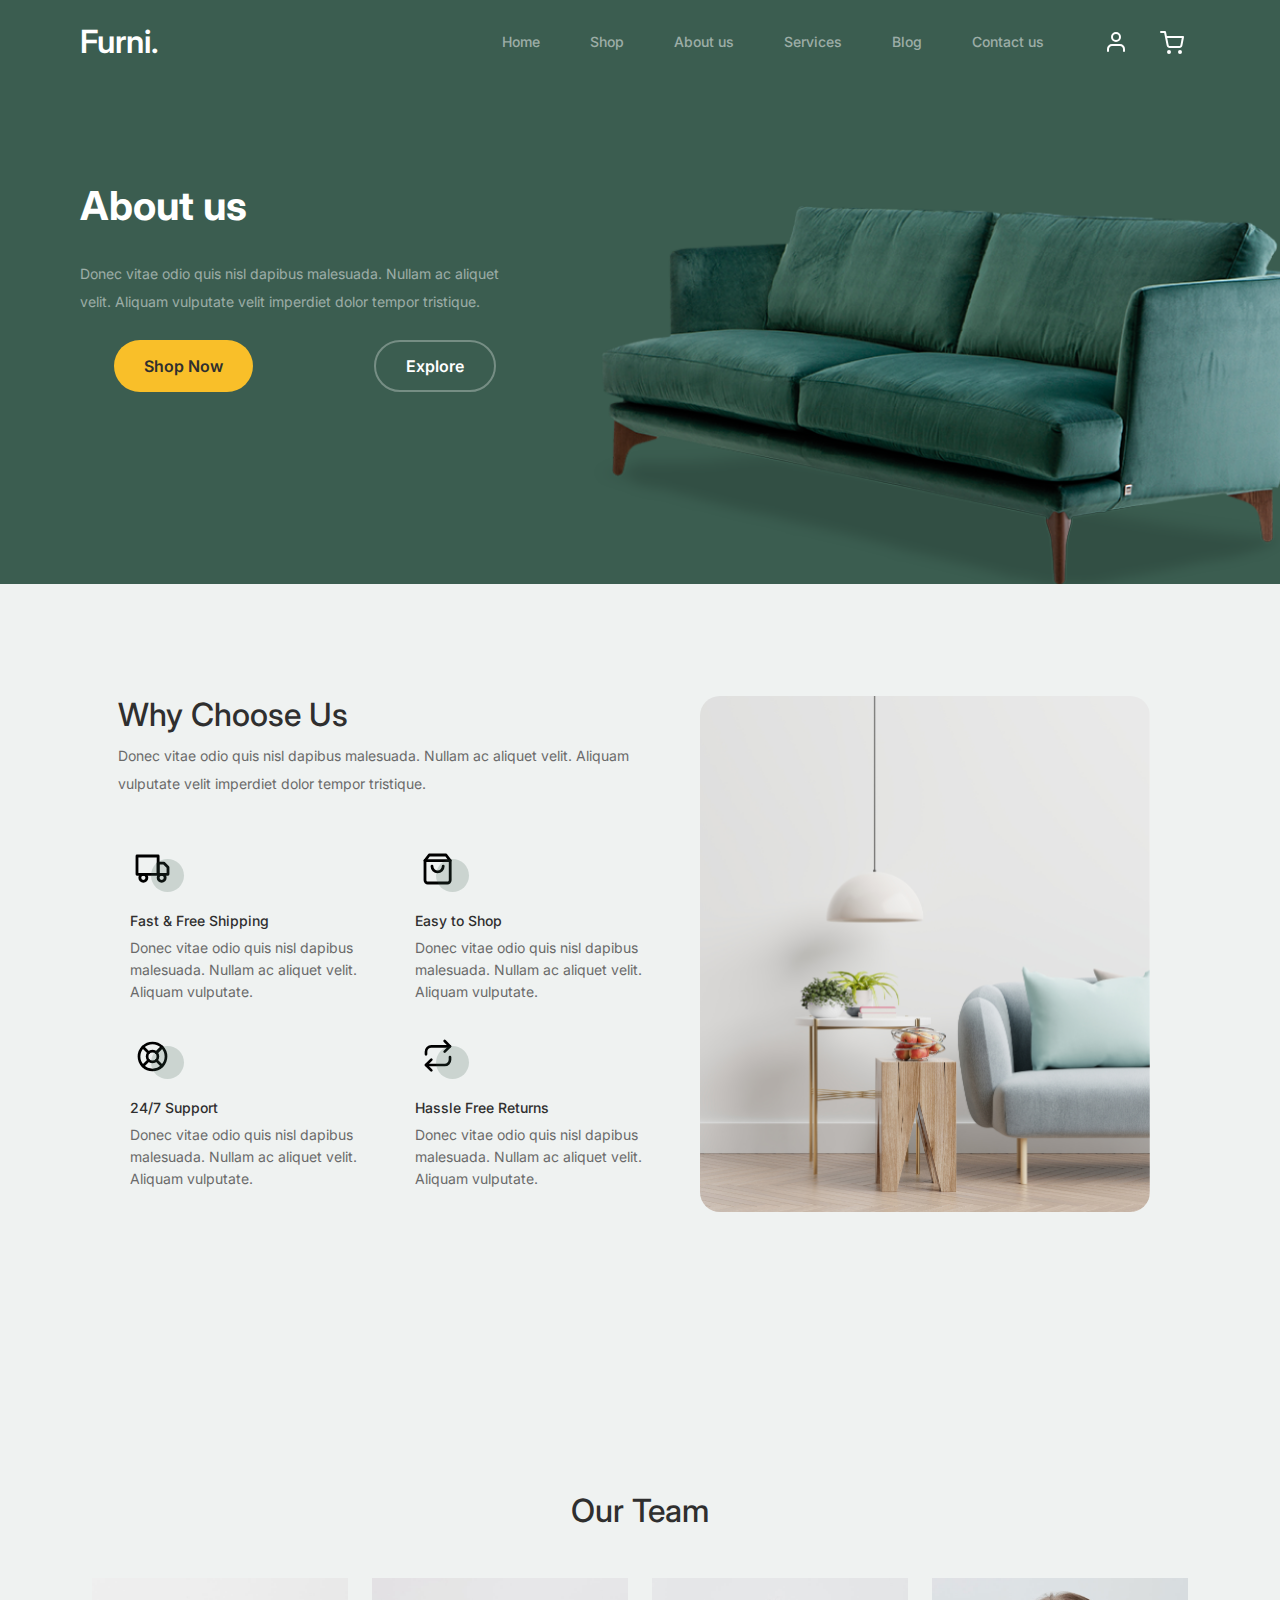
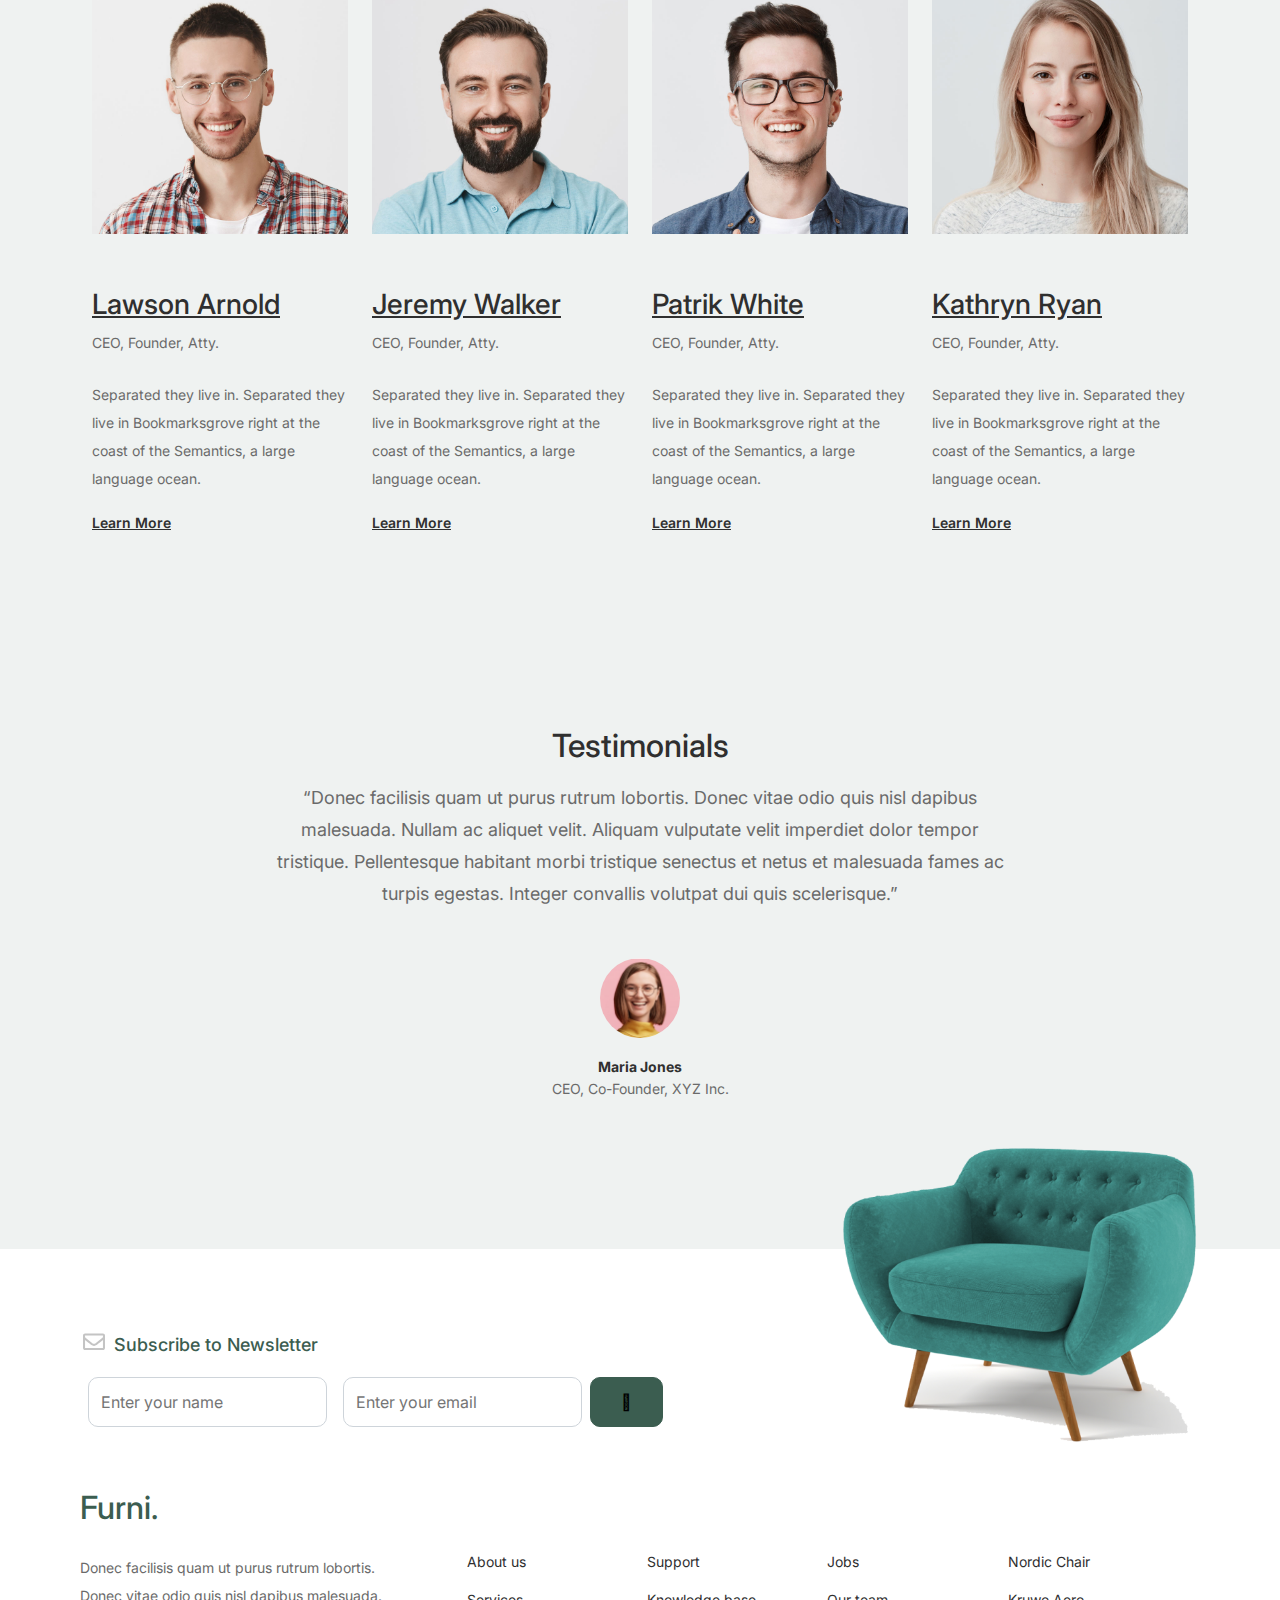
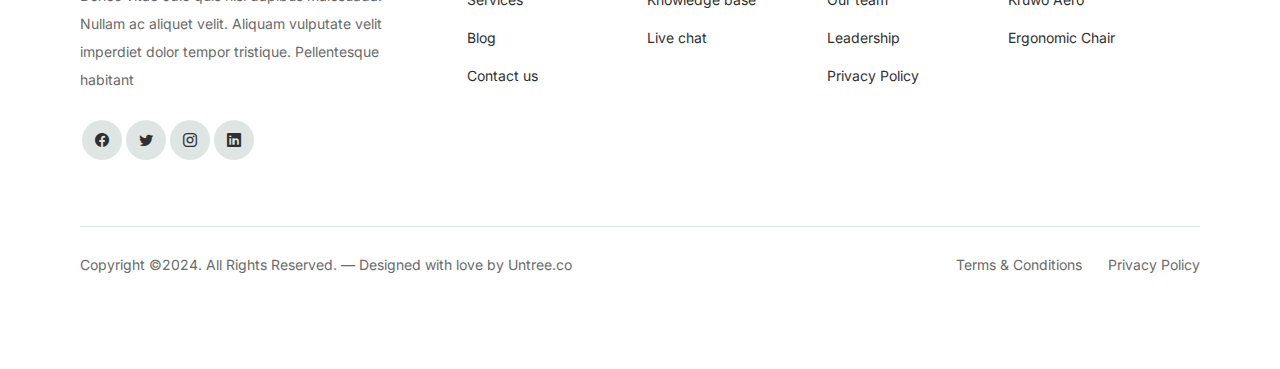
==== commit 72929f37: "dealing with responsiveness" ====
--- a/About_us.html
+++ b/About_us.html
@@ -208,7 +208,7 @@
     </section>
     <!-- end of our-team -->
     <!-- start of testimonial -->
-    <section class="testimonial">
+    <section class="testimonial about_testimonial">
         <section class="container">
             <p class="testimonial_head section_title">
                 Testimonials
--- a/assets/styles/base.css
+++ b/assets/styles/base.css
@@ -58,6 +58,12 @@
     height: 500px;
     padding: 98px 0 128px 0;
     overflow: hidden;
+}
+
+.min_hero {
+    height: 304px;
+    padding-top: 98px;
+    padding-bottom: 128px;
 }
 
 .hero_intro {
@@ -182,7 +188,8 @@
 
 .why_us .container {
     width: 1140px;
-    justify-content: space-between;
+    justify-content: center;
+    
 }
 
 .why_us_description {
@@ -390,7 +397,6 @@
     border-radius: 50%;
     margin: 0 auto;
     margin-bottom: 20px;
-    outline: 1px solid gray;
 }
 
 .testimonial_author img {
@@ -532,8 +538,12 @@
 
 .our_team {
     width: 100%;
-    height: 877px;
+    height: max-content;
     padding: 112px 0;
+}
+
+.our_team .container {
+    justify-content: center;
 }
 
 .about_head {
@@ -546,6 +556,7 @@
     width: 280px;
     height: 559px;
     padding: 0 12px;
+    margin-bottom: 30px;
 }
 
 .member_image {
@@ -589,17 +600,23 @@
 
 .contact_info {
     display: flex;
+    flex-wrap: wrap;
     justify-content: space-between;
     width: 100%;
     height: 79px;
     margin-bottom: 48px;
-    padding: 0 -12px;
 }
 
 .info {
     display: flex;
-    width: 230px;
+    width: 33%;
     height: 79px;
+}
+
+.info_description {
+    width: 90%;
+    display: flex;
+    align-content: center;
 }
 
 .icon {
@@ -672,6 +689,10 @@
 
 /* styling the shop container */
 
+.shop_products {
+    height: max-content;
+}
+
 .shop_container {
     justify-content: space-between;
     width: 95% !important;
@@ -681,4 +702,119 @@
 .shop_container .product_card {
     margin-bottom: 48px;
     padding: 0 12px;
+}
+
+/*
+===============================================================================
+ styling the billing page 
+===============================================================================
+*/
+
+/* styling the billing details section */
+
+.billing {
+    padding: 112px 12px;
+    margin: 0 61px;
+}
+
+.billing_details {
+    width: 50%;
+    height: max-content;
+    display: flex;
+    flex-wrap: wrap;
+}
+
+.billing .section_title {
+    margin-bottom: 16px;
+    width: max-content;
+    height: max-content;
+}
+
+.details {
+    background-color: #fff;
+    margin-right: 12px;
+    width: 100%;
+    height: max-content;
+    padding: 48px;
+    border: 0.6px solid #dce5e4;
+}
+
+.billing_details .form_group {
+    padding: 10px 0;
+}
+
+.billing_details .row {
+    display: flex;
+    gap: 20px;
+    width: 100%;
+}
+
+.appartment {
+    margin-top: 10px;
+}
+
+.billing_left {
+    width: 50%;
+    padding: 0 12px;
+}
+
+.coupon_code {
+    width: 100%;
+    margin-bottom: 48px;
+}
+
+.code {
+    background-color: #fff;
+    padding: 48px;
+    border: 0.667px solid rgb(222, 226, 230);
+}
+
+.code p {
+    margin-bottom: 16px;
+}
+
+.coupon_container {
+    width: 100%;
+    display: flex;
+    gap: 20px;
+}
+
+/* styling the order d=section */
+
+.your_order {
+    width: 100%;
+}
+
+.order {
+    background-color: #fff;
+    padding: 48px;
+    border: 0.667px solid rgb(222, 226, 230);
+}
+
+/* styling the payment section */
+
+.payment {
+    width: 100%;
+    padding: 48px 0;
+}
+
+.payment_option {
+    width: 100%;
+    margin-bottom: 16px;
+    border: 0.667px solid rgb(222, 226, 230);
+    padding: 16px;
+    text-decoration: underline;
+
+}
+
+.customer {
+    width: 100%;
+    margin-bottom:48px;
+    padding: 24px;
+    border: 0.667px solid rgb(222, 226, 230);
+
+    a {
+        text-decoration: underline;
+    }
+
 }--- a/assets/styles/component.css
+++ b/assets/styles/component.css
@@ -44,13 +44,14 @@
 
 /* styling the header list items */
 
-.header_primary_ul li {
+.header_primary_ul a {
+    display: inline-block;
     position: relative;
     padding: 8px;
     margin: 0 15px;
 }
 
-.header_primary_ul li::before {
+.header_primary_ul a::before {
 /* this code designs the yellow like line that appears under the li on hover effect */
     content: "";
     position: absolute;
@@ -246,13 +247,16 @@
     width: 100%;
     height: 78px;
     display: flex;
-    gap: 80px;
+    justify-content: space-between;
+}
+
+.contact .row .form_group {
+    width: 47%;
 }
 
 .contact .row input {
     display: inline-block;
     width: 100%;
-    width: 118%;
 }
 
 .form_control {
@@ -343,4 +347,34 @@
 .quantity input {
     width: 70px;
     height: 40px;
+}
+
+
+/*
+===============================================================================
+ styling the checkout table
+===============================================================================
+*/
+
+.billing table {
+    width: 100%;
+    color: #212529;
+    vertical-align: top;
+    border-collapse: collapse;
+}
+
+.billing table thead {
+    text-align: left;
+    font-weight: 500;
+    border-bottom: 2px solid black;
+}
+
+.billing table thead th {
+    padding: 8px;
+}
+
+.billing table  td {
+    text-align: left;
+    padding: 8px;
+    border-bottom: 0.667px solid rgb(222, 226, 230);
 }--- a/assets/styles/fonts.css
+++ b/assets/styles/fonts.css
@@ -364,8 +364,7 @@
 /* styling the contact section */
 
 .info_description {
-  display: flex;
-  align-items: center;
+  word-wrap: break-word;
   font-size: 14px;
   line-height: 21px;
   font-weight: 400;
--- a/assets/styles/responsiveness.css
+++ b/assets/styles/responsiveness.css
@@ -1,4 +1,3 @@
-
 /*
 ===============================================================================
  screen width for screens greater than 1200px
@@ -6,7 +5,7 @@
 */
 
 @media only screen and (min-width: 1200px) {
-    
+
     .container {
         width: 1130px;
     }
@@ -39,9 +38,9 @@
 
     /* styling the  products section*/
 
-    .product_main {
+    .product_card {
         width: 240px;
-        height: auto;
+        height: 350px;
     }
 
     .product_item {
@@ -108,15 +107,20 @@
         width: 80px;
         height: 80px;
         top: 55px;
-    } 
-
-    /* styling the blog section */
+    }
+
+    /* styling the container section on the checkout page */
+
+    .billing .container {
+        width: 100%;
+        margin: 0 auto;
+    }
 
 }
 
 /*
 ===============================================================================
- screen width for screens greater than 992px
+ screen width for screens less than 992px
 ===============================================================================
 */
 
@@ -141,7 +145,7 @@
         line-height: 44px;
     }
 
-    .header_primary_ul li {
+    .header_primary_ul a {
         margin: 0;
     }
 
@@ -149,6 +153,10 @@
 
     .hero {
         height: 880px;
+    }
+
+    .min_hero {
+        height: 300px;
     }
 
     .hero_intro {
@@ -171,15 +179,26 @@
 
     .products {
         height: auto;
-    }
-
-    .product_main {
+        padding-bottom: 70px;
+    }
+
+    /* styling the product section in the shop page */
+
+    .shop_products .product_card {
+        height: max-content;
+        padding-bottom: 30px;
+    }
+
+    .product_card {
         width: 33.33%;
+        height: 325px;
         padding: 0 12px;
+
     }
 
     .product_intro {
         width: 100%;
+        height: auto;
         padding: 0;
         margin-bottom: 48px;
     }
@@ -188,6 +207,12 @@
 
     .why_us .container {
         width: 724px;
+    }
+
+    /* styling the why-us section on the why-us page */
+
+    .why_page {
+        padding-bottom: 50px;
     }
 
     .why_us_description {
@@ -203,6 +228,7 @@
     .why_us_image {
         width: 596px;
         height: auto;
+        margin: 0 auto;
     }
 
     /* styling the help section */
@@ -258,7 +284,7 @@
         padding: 0;
     }
 
-    /* styling the blog section */ 
+    /* styling the blog section */
 
 
     .post {
@@ -274,7 +300,7 @@
 
     footer {
         padding-top: 170px;
-        padding-bottom: 130px;
+        padding-bottom: 70px;
     }
 
     .subscribe {
@@ -306,7 +332,7 @@
     .footer_nav ul:first-of-type {
         padding-left: 0;
     }
-    
+
     .footer_description {
         width: 100%;
     }
@@ -321,11 +347,35 @@
         width: 100%;
     }
 
+    /* styling the billing section in the checkout page */
+
+    .billing .container {
+        justify-content: center;
+    }
+
+    .billing_details {
+        width: 70%;
+        margin-bottom: 30px;
+    }
+
+    .billing .details {
+        margin-right: 0;
+    }
+
+    .billing .details .row {
+        flex-direction: column;
+        gap: 0;
+    }
+
+    .billing_left {
+        width: 70%;
+    }
+
 }
 
 /*
 ===============================================================================
- screen width for screens greater than 767px
+ screen width for screens less than 767px
 ===============================================================================
 */
 
@@ -363,7 +413,7 @@
         display: block;
     }
 
-    .header_primary_ul li {
+    .header_primary_ul a {
         display: block;
     }
 
@@ -384,10 +434,15 @@
 
     /* styling the product section */
 
-    .product_main {
-        width: 100%;
+    .product_card {
+        width: 100%;
+        height: 600px;
         margin-bottom: 70px;
     }
+
+    /* .shop_products .product_card {
+        height: 400px;
+    } */
 
     /* styling the why=us section */
 
@@ -438,8 +493,19 @@
 
     /* styling the testimonial section */
 
+    .testimonial {
+        height: auto;
+        padding-bottom: 48px;
+    }
+
     .testimonial_slider {
         height: auto;
+    }
+
+    /* styling the testimonial section found in the About-us page */
+
+    .about_testimonial {
+        padding-bottom: 150px;
     }
 
     /* styling the blog section */
@@ -485,11 +551,34 @@
         width: 250px;
     }
 
+    /* styling the contact section on the contact page */
+
+    .contact_container {
+        height: max-content;
+        margin-bottom: 200px;
+    }
+
+    .contact_info {
+        flex-wrap: wrap;
+        height: max-content;
+    }
+
+    .info {
+        width: 49%;
+    }
+
+    /* styling the billing section in the checkout page */
+
+    .billing_details,
+    .billing_left {
+        width: 90%;
+    }
+
 }
 
 /*
 ===============================================================================
- screen width for screens greater than 575px
+ screen width for screens less than 575px
 ===============================================================================
 */
 
@@ -515,6 +604,10 @@
 
     .hero {
         height: 800px;
+    }
+
+    .min_hero {
+        height: 250px;
     }
 
     .banner {
@@ -549,7 +642,7 @@
 
     #himg_1 {
         width: 68%;
-    } 
+    }
 
     #himg_2 {
         width: 28%;
@@ -584,8 +677,237 @@
 
     /* styling the footer */
 
+    footer {
+        padding-bottom: 50px;
+    }
+
     .sofa {
         right: 0;
     }
 
+    /* styling the contact section on the contact page */
+
+    .info {
+        width: 100%;
+    }
+
+    .contact .row {
+        flex-wrap: wrap;
+        height: max-content;
+    }
+
+    .contact .row .form_group {
+        width: 100%;
+    }
+
+    .contact form {
+        height: max-content;
+    }
+    
+    /* styling the billing section in the checkout page */
+
+    .billing {
+        margin: 0 20px;
+    }
+
+    .billing_details,
+    .billing_left {
+        width: 100%;
+    }
+
+
 }
+
+
+/*
+===============================================================================
+ screen width for screens less than 425px
+===============================================================================
+*/
+
+@media only screen and (max-width: 425px) {
+
+    /* styling the product section */
+
+    .products {
+        padding-bottom: 0px;
+    }
+
+    .product_card {
+        height: 500px;
+    }
+
+    /* styling the why-us section */
+
+    .why_us {
+        padding: 60px 0;
+    }
+
+    .our_qualities {
+        width: 100%;
+    }
+
+    /* styling the help section */
+
+    #himg_3 {
+        top: 125px;
+        width: 250px;
+    }
+
+    .help_ul {
+        margin-left: 30px;
+    }
+
+    /* styling the popular_product section */
+
+    .popular_products {
+        margin-bottom: 50px;
+    }
+
+    .popular_image::before {
+        top: 45px;
+        bottom: 0;
+    }
+
+    /* styling the billing section in the checkout page */
+
+    .order,
+    .code,
+    .details {
+        padding: 15px 15px;
+    }
+
+}
+
+/*
+===============================================================================
+ screen width for screens less than 355px
+===============================================================================
+*/
+
+@media only screen and (max-width: 380px) {
+
+    /* styling the product section */
+
+    .product_card {
+        height: 450px;
+        margin-bottom: 30px;
+    }
+
+    /* styling the why-us section */
+
+    .why_us {
+        padding: 40px 0;
+    }
+
+    .qualities {
+        margin-bottom: 0;
+    }
+
+    /* styling the help section */
+
+    .help_image_container {
+        height: 320px;
+        margin-bottom: 0;
+    }
+
+}
+
+/*
+===============================================================================
+ screen width for screens less than 343px
+===============================================================================
+*/
+
+@media only screen and (max-width: 343px) {
+
+    /* styling the hero */
+
+    .button_container {
+        flex-direction: column;
+    }
+
+    /* styling the help section */
+
+    #himg_3 {
+        top: 100px;
+        width: 200px;
+    }
+
+    /* styling the popular_product section */
+
+    .popular_image::before {
+        top: 30px;
+        width: 70px;
+        height: 70px;
+        border-radius: 15px;
+    }
+
+    /* styling the post section */
+
+    .post {
+        height: max-content;
+    }
+
+    /* styling the footer */
+
+    .sofa {
+        width: 300px;
+    }
+
+    .subscribe form {
+        height: auto;
+    }
+
+}
+
+/*
+===============================================================================
+ screen width for screens less than 343px
+===============================================================================
+*/
+
+@media only screen and (max-width: 320px) {
+
+    /* styling the product section */
+
+    .products {
+        padding-top: 70px;
+    }
+
+    .product_card {
+        height: 390px;
+    }
+
+    /* styling the help section */
+
+    .help {
+        padding-top: 70px;
+    }
+
+    #himg_1 {
+        width: 170px;
+    }
+
+    #himg_2 {
+        width: 100px;
+    }
+
+    #himg_3 {
+        top: 110px;
+        width: 170px;
+    }
+
+    /* styling the testimonial section */
+
+    .testimonial {
+        padding: 0px;
+    }
+
+    /* styling the testimonial section found in the About-us page */
+
+    .about_testimonial {
+        padding-bottom: 150px;
+    }
+
+}--- a/assets/styles/active.css
+++ b/assets/styles/active.css
@@ -1,14 +1,16 @@
 /* this file contains the css for elements on the active, hover or fucus state */
 
-.header_primary_ul li:hover {
+.header_primary_ul a:hover {
     color: white;
 }
 
-.header_primary_ul li:hover::before,
-.header_primary_ul li.active::before {
+
+.header_primary_ul a:hover::before,
+.header_primary_ul a:focus::before {
     /* this code makes the yellow-like line appear under the li on hover effect */
     width: calc(100% - 16px);
 }
+
 
 .hero .explore:hover {
     /* this code gives a white border to the explore button in the hero an hover effect */
